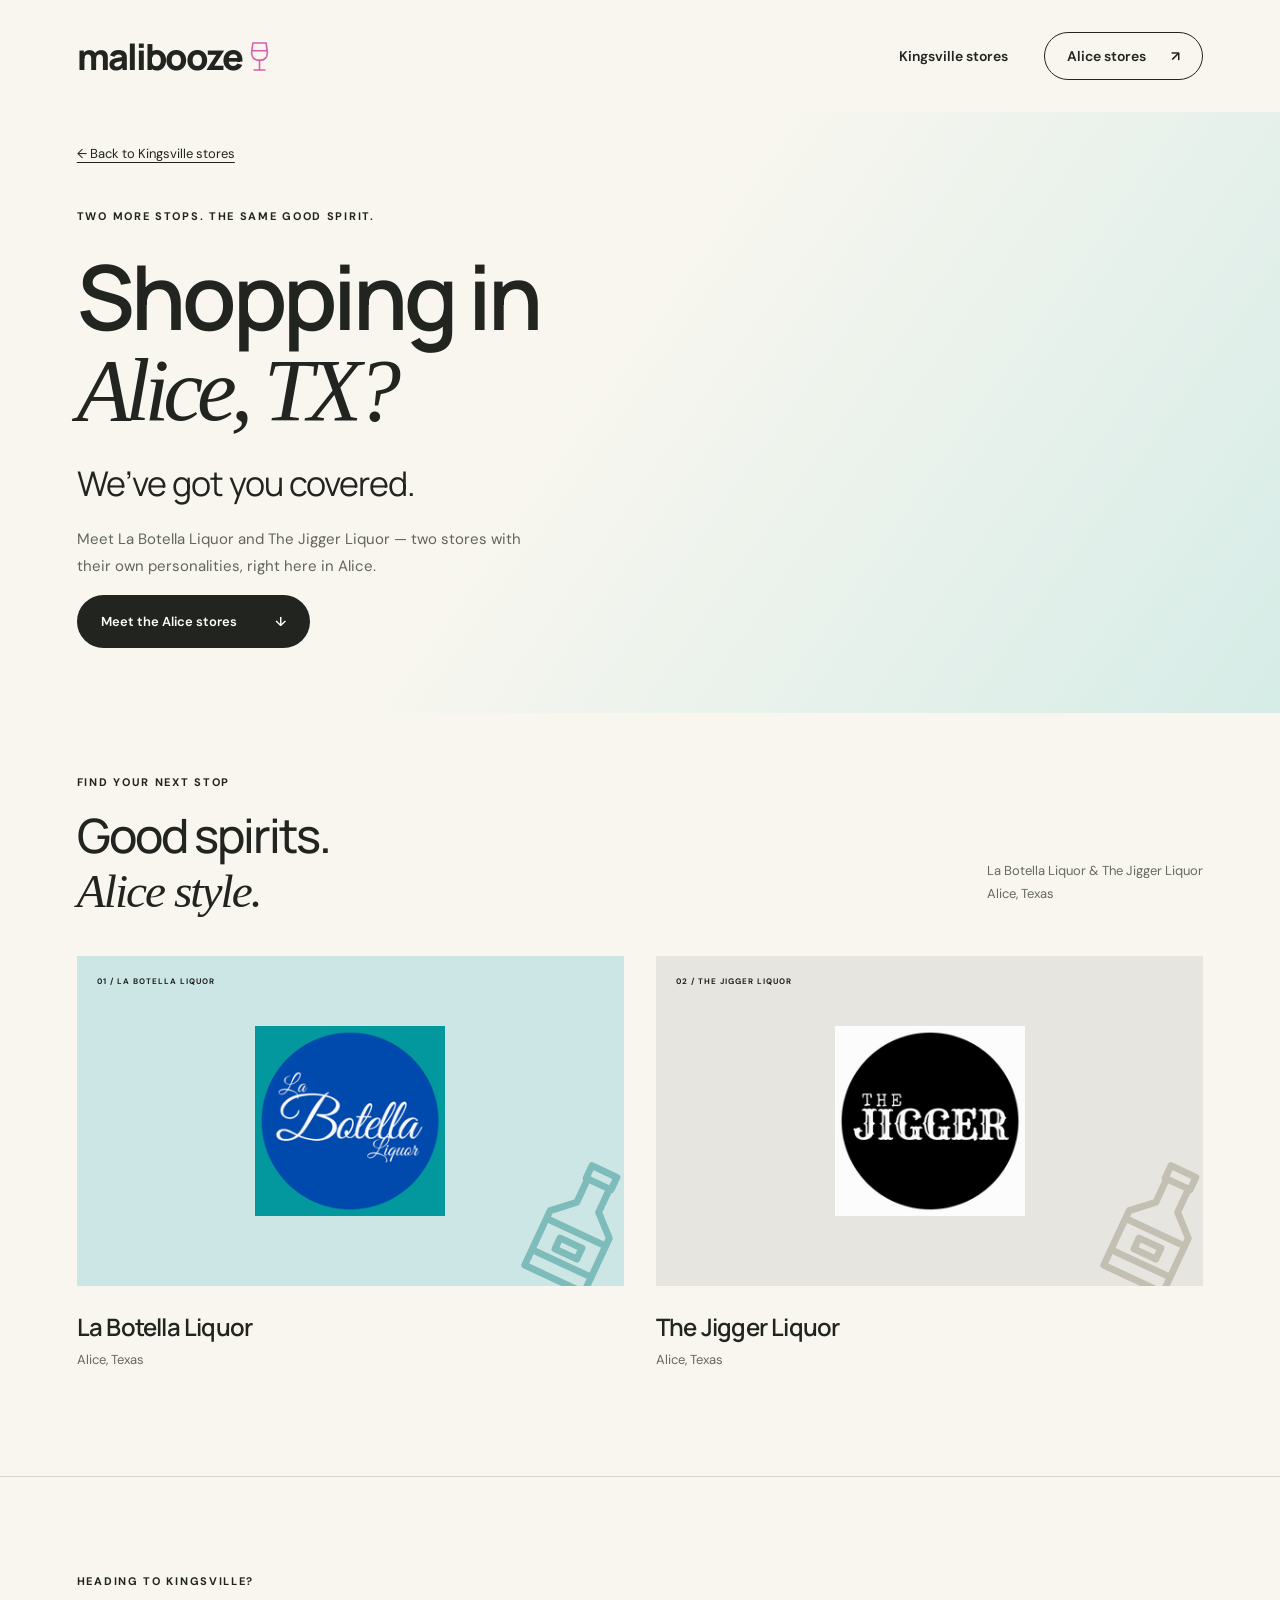
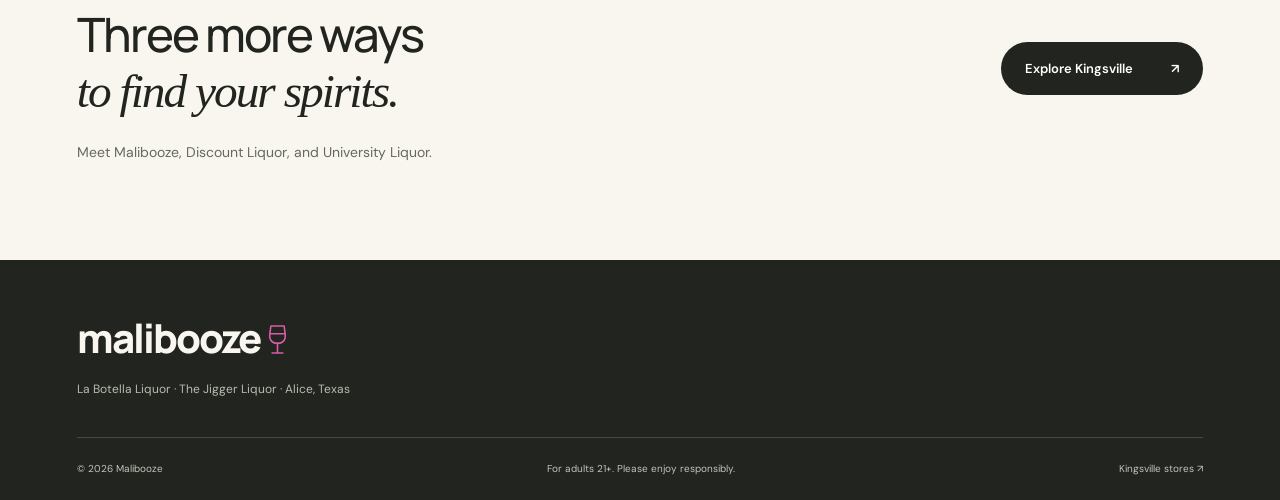
==== alice.html @ a1987d5b "added the alice locations" ====
<!doctype html>
<html lang="en">
  <!-- #region Page metadata -->
  <!-- MARK: Alice page metadata -->
  <head>
    <meta charset="UTF-8">
    <meta name="viewport" content="width=device-width, initial-scale=1">
    <meta name="theme-color" content="#009b9f">
    <meta name="description" content="Shopping in Alice, TX? Meet La Botella Liquor and The Jigger Liquor, our two Alice stores.">
    <title>Alice, TX stores · Malibooze</title>
    <link rel="stylesheet" href="style.css">
    <script src="alice.js" defer></script>
  </head>
  <!-- #endregion -->
  <body class="alice-page">
    <!-- #region Header -->
    <!-- MARK: Header and Kingsville navigation -->
    <header class="header">
      <a class="wordmark" href="index.html" aria-label="Malibooze home">malibooze<span class="drink-icon wine-icon" aria-hidden="true"></span></a>
      <nav aria-label="Main navigation">
        <a href="index.html#stores">Kingsville stores</a>
        <a class="nav-button" href="#alice-stores">Alice stores <span>↗</span></a>
      </nav>
    </header>
    <!-- #endregion -->
    <main>
      <!-- #region Alice introduction -->
      <!-- MARK: Shopping in Alice -->
      <section class="alice-intro section" aria-labelledby="alice-title">
        <a class="alice-back" href="index.html">← Back to Kingsville stores</a>
        <p class="eyebrow">TWO MORE STOPS. THE SAME GOOD SPIRIT.</p>
        <h1 id="alice-title">Shopping in<br><em>Alice, TX?</em></h1>
        <p class="alice-tagline">We’ve got you covered.</p>
        <p class="intro">Meet La Botella Liquor and The Jigger Liquor — two stores with their own personalities, right here in Alice.</p>
        <a class="button dark" href="#alice-stores">Meet the Alice stores <span>↓</span></a>
      </section>
      <!-- #endregion -->
      <!-- #region Alice stores -->
      <!-- MARK: Alice store cards -->
      <section class="section alice-stores" id="alice-stores" aria-labelledby="alice-stores-title">
        <div class="section-heading">
          <div>
            <p class="eyebrow">FIND YOUR NEXT STOP</p>
            <h2 id="alice-stores-title">Good spirits.<br><em>Alice style.</em></h2>
          </div>
          <p>La Botella Liquor &amp; The Jigger Liquor<br>Alice, Texas</p>
        </div>
        <div class="store-grid alice-grid">
          <!-- MARK: La Botella Liquor -->
          <article class="store-card botella">
            <div class="store-visual">
              <span class="store-number">01 / LA BOTELLA LIQUOR</span>
              <img src="laBotellaLiquorLogo.png" alt="La Botella Liquor logo" loading="lazy">
              <span class="store-drink drink-icon bottle-icon" aria-hidden="true"></span>
            </div>
            <div class="store-info">
              <h3>La Botella Liquor</h3>
              <p>Alice, Texas</p>
              <!-- Add the supplied Facebook page here once its URL is available. -->
            </div>
          </article>
          <!-- MARK: The Jigger Liquor -->
          <article class="store-card jigger">
            <div class="store-visual">
              <span class="store-number">02 / THE JIGGER LIQUOR</span>
              <img src="theJiggerLogo.png" alt="The Jigger Liquor logo" loading="lazy">
              <span class="store-drink drink-icon bottle-icon" aria-hidden="true"></span>
            </div>
            <div class="store-info">
              <h3>The Jigger Liquor</h3>
              <p>Alice, Texas</p>
              <!-- Add the supplied Facebook page here once its URL is available. -->
            </div>
          </article>
        </div>
      </section>
      <!-- #endregion -->
      <!-- #region Kingsville return link -->
      <!-- MARK: Kingsville stores -->
      <section class="section city-callout" aria-labelledby="kingsville-title">
        <div>
          <p class="eyebrow">HEADING TO KINGSVILLE?</p>
          <h2 id="kingsville-title">Three more ways<br><em>to find your spirits.</em></h2>
          <p>Meet Malibooze, Discount Liquor, and University Liquor.</p>
        </div>
        <a class="button dark" href="index.html#stores">Explore Kingsville <span>↗</span></a>
      </section>
      <!-- #endregion -->
    </main>
    <!-- #region Footer -->
    <!-- MARK: Alice footer -->
    <footer>
      <a class="wordmark" href="index.html">malibooze<span class="drink-icon wine-icon" aria-hidden="true"></span></a>
      <p>La Botella Liquor · The Jigger Liquor · Alice, Texas</p>
      <div class="footer-bottom">
        <span>© <span id="year">2026</span> Malibooze</span>
        <span>For adults 21+. Please enjoy responsibly.</span>
        <a href="index.html">Kingsville stores ↗</a>
      </div>
    </footer>
    <!-- #endregion -->
  </body>
</html>
---- style.css ----
@import url('https://fonts.googleapis.com/css2?family=DM+Sans:wght@400;500;600;700&family=Manrope:wght@400;500;600;700;800&display=swap');


/* #region Theme and base styles */
/* MARK: Theme and base styles */
:root{--ink:#21241f;--paper:#f8f6ef;--pink:#f1a8d0;--line:#d7d8cc}*{box-sizing:border-box}html{scroll-behavior:smooth;scroll-padding-top:30px}body{margin:0;background:var(--paper);color:var(--ink);font-family:'DM Sans',sans-serif}a{color:inherit;text-decoration:none}button,a{-webkit-tap-highlight-color:transparent}a:focus-visible{outline:3px solid #bb2383;outline-offset:6px} 

/* #endregion */
/* #region Header and navigation */
/* MARK: Header and navigation */
.header{height:112px;display:flex;align-items:center;justify-content:space-between;max-width:1440px;margin:auto;padding:0 6%}.wordmark{font-family:'Manrope',sans-serif;font-size:36px;font-weight:800;letter-spacing:-2px}.wordmark span{color:#d95ca8;display:inline-block;margin-left:5px;font-size:36px}nav{display:flex;align-items:center;gap:36px;font-size:14px;font-weight:600}.nav-button{border:1px solid var(--ink);padding:14px 22px;border-radius:30px}.nav-button span{margin-left:22px}

/* #endregion */
/* #region Hero and mascot */
/* MARK: Hero and mascot */
.hero{max-width:1440px;margin:0 auto;padding:26px 6% 72px;display:grid;grid-template-columns:1fr 1fr;gap:6%;align-items:center}.eyebrow{font-size:11px;letter-spacing:1.7px;font-weight:700;line-height:1.8}.eyebrow>span{width:7px;height:7px;background:#da62aa;border-radius:50%;display:inline-block;margin-right:8px}h1,h2,h3,p{margin-top:0}h1{font-family:'Manrope',sans-serif;font-size:clamp(72px,7.7vw,112px);line-height:1.01;font-weight:600;letter-spacing:-7px;margin:24px 0}em{font-family:Georgia,serif;font-weight:400}h1 em{letter-spacing:-6px}.period{color:#d760a9}.intro{max-width:370px;font-size:15px;line-height:1.8;color:#62655d}.button{display:inline-flex;align-items:center;gap:38px;padding:18px 24px;border-radius:32px;font-size:13px;font-weight:600}.dark{background:var(--ink);color:white}.button:hover{background:#4b5145}.hero-note{margin-top:40px;display:flex;gap:14px;align-items:center;font-size:10px;letter-spacing:.5px;color:#74776b}.hero-note>span{font-size:22px}.hero-art{background:var(--pink);aspect-ratio:.88;position:relative;border-radius:200px 200px 6px 6px;overflow:hidden;display:flex;align-items:center;justify-content:center}.art-top{position:absolute;top:11%;font-size:9px;letter-spacing:2.4px;font-weight:700}.mascot{position:relative;width:61%;aspect-ratio:1;border:1px solid var(--ink);padding:12px;border-radius:50%;background:#fff9f0;transform:rotate(-9deg);box-shadow:10px 13px 0 #242820}.mascot img{width:100%;height:100%;border-radius:50%;display:block}.orbit{position:absolute;border:1px solid #bc719f;border-radius:50%;width:132%;height:45%;transform:rotate(-42deg)}.orbit-two{transform:rotate(42deg)}.hero-drink{position:absolute;font-size:78px;z-index:2}.hero-drink-one{top:18%;right:9%}.hero-drink-two{bottom:19%;left:9%;font-size:55px}.art-label{position:absolute;font-size:11px;line-height:1.4;letter-spacing:1px;font-weight:800;z-index:3}.label-one{left:7%;top:33%;transform:rotate(-12deg)}.label-two{right:6%;bottom:22%;transform:rotate(8deg)}.art-bottom{position:absolute;bottom:25px;left:30px;right:30px;display:flex;justify-content:space-between;align-items:center;font-size:9px;letter-spacing:1.4px}.art-bottom span+span{font-size:25px}

/* #endregion */
/* #region Ticker */
/* MARK: Ticker */
.ticker{display:flex;gap:36px;white-space:nowrap;overflow:hidden;padding:20px 0;background:var(--ink);color:#f1b3d6;font-size:20px;align-items:center;justify-content:center}.ticker span{font-size:12px;font-weight:700;letter-spacing:2px}

/* #endregion */
/* #region Sections and store cards */
/* MARK: Sections and store cards */
.section{max-width:1440px;padding:95px 6%;margin:auto}.section-heading{display:flex;align-items:end;justify-content:space-between;margin-bottom:38px;gap:24px}h2{font-family:'Manrope',sans-serif;font-size:clamp(35px,3.7vw,53px);line-height:1.15;letter-spacing:-2px;font-weight:500;margin:15px 0 0}.section-heading>p{font-size:13px;line-height:1.8;color:#65695e}.store-grid{display:grid;grid-template-columns:repeat(3,1fr);gap:24px}.store-visual{height:275px;position:relative;display:flex;align-items:center;justify-content:center;overflow:hidden}.malibu .store-visual{background:#ecd8e5}.discount .store-visual{background:#dae0ee}.university .store-visual{background:#ece8c9}.store-number{position:absolute;top:20px;left:20px;font-size:8px;font-weight:700;letter-spacing:1px}.store-visual img{width:145px;height:145px;object-fit:contain;border-radius:50%;position:relative;z-index:1;transition:transform .3s}.discount img,.university img{border-radius:12px}.store-card:hover img{transform:rotate(-5deg) scale(1.04)}.store-drink{font-size:170px;position:absolute;right:-34px;bottom:-60px;color:#d3a5c4}.discount .store-drink{color:#b4c3e4}.university .store-drink{color:#dbd18d}.store-info{padding:24px 0 0}h3{font-family:'Manrope',sans-serif;font-size:24px;font-weight:600;letter-spacing:-.8px;margin-bottom:8px}.store-info p{color:#65695e;font-size:13px}.store-link{padding:18px 0 12px;border-bottom:1px solid var(--line);display:flex;justify-content:space-between;font-size:12px;font-weight:700}.store-link:hover,.text-link:hover{color:#a02c75}

/* #endregion */
/* #region Good spirits feature */
/* MARK: Good spirits feature */
.spirit-section{display:grid;grid-template-columns:1fr 1fr;gap:10%;align-items:center;padding-top:20px}.spirit-art{height:450px;background:#e4e8d9;position:relative;overflow:hidden;display:flex;flex-direction:column;align-items:center;justify-content:end;padding-bottom:36px}.spirit-art p{text-align:center;font-size:12px;letter-spacing:2px;line-height:1.5;z-index:1;margin:22px 0 0}.spirit-art em{font-size:38px;letter-spacing:-1px}.background-bottle{font-size:340px;position:absolute;top:-85px;left:-60px;color:#ccd4bb;transform:rotate(15deg)}.small-wine{font-size:80px;position:absolute;right:35px;top:40px}.glass{width:175px;height:180px;position:relative;margin-bottom:15px;transform:rotate(12deg)}.glass:before{content:'';position:absolute;top:0;width:175px;height:100px;background:var(--ink);clip-path:polygon(0 0,100% 0,51% 100%)}.liquid{position:absolute;top:5px;left:9px;width:157px;height:84px;background:#eda1cb;clip-path:polygon(0 0,100% 0,50% 100%);z-index:1}.glass:after{content:'';position:absolute;top:94px;left:85px;width:5px;height:83px;background:var(--ink);box-shadow:0 0 0 var(--ink)}.olive{width:80px;height:4px;background:var(--ink);position:absolute;top:176px;left:48px}.olive:after{content:'';height:22px;width:22px;border:5px solid var(--ink);background:#b6c57c;border-radius:50%;position:absolute;top:-166px;left:48px;z-index:2}.spirit-copy>p:not(.eyebrow){font-size:14px;line-height:1.9;color:#65695e;max-width:360px;margin:25px 0}.text-link{font-size:12px;font-weight:700;display:inline-flex;gap:50px;border-bottom:1px solid var(--ink);padding:15px 0}

/* #endregion */
/* #region Facebook updates */
/* MARK: Facebook updates */
.updates{border-top:1px solid var(--line);display:grid;grid-template-columns:1fr 1fr;gap:10%;align-items:center}.updates>div>p:not(.eyebrow){font-size:14px;color:#65695e;line-height:1.8;margin-top:24px;max-width:355px}.updates-list{border-top:1px solid var(--line);border-bottom:1px solid var(--line);padding:25px 0}.setup-note{font-weight:600;font-size:16px}.setup-detail{color:#65695e;font-size:13px;line-height:1.8;max-width:330px}.social-row{display:flex;justify-content:space-between;padding:20px 0;border-bottom:1px solid var(--line)}.social-row:last-child{border:0}

/* #endregion */
/* #region Footer */
/* MARK: Footer */
footer{background:var(--ink);color:var(--paper);padding:50px 6% 25px}footer>.wordmark{font-size:40px}footer>p{font-size:12px;color:#b8bdaf;margin:16px 0 40px}.footer-bottom{display:flex;justify-content:space-between;gap:20px;padding-top:24px;border-top:1px solid #454a40;font-size:10px;color:#c1c6b9}

/* #endregion */
/* #region Wide screens */
/* MARK: Wide screens */
@media(min-width:1500px){footer{padding-left:calc((100vw - 1267px)/2);padding-right:calc((100vw - 1267px)/2)}}

/* #endregion */
/* #region Tablet layout */
/* MARK: Tablet layout */
@media(max-width:800px){.header{height:90px}.wordmark{font-size:28px}nav{gap:20px}nav>a:not(.nav-button){display:none}.nav-button{padding:12px 16px;font-size:12px}.hero{gap:30px;padding-top:20px}.hero h1{font-size:72px;letter-spacing:-5px}.intro{font-size:13px}.hero-art{aspect-ratio:.7}.art-label{font-size:8px}.art-top{font-size:7px;letter-spacing:1px}.art-bottom{font-size:7px;left:18px;right:18px}.hero-drink-one{font-size:50px}.hero-drink-two{font-size:40px}.section{padding-top:65px;padding-bottom:65px}.store-grid{gap:16px}.store-visual{height:220px}.store-visual img{width:115px;height:115px}.store-number{font-size:6px;left:12px}h3{font-size:20px}.spirit-art{height:400px}.section-heading>p{max-width:210px}.spirit-section{gap:6%}}

/* #endregion */
/* #region Mobile layout */
/* MARK: Mobile layout */
@media(max-width:560px){.hero{grid-template-columns:1fr;padding-bottom:40px;gap:40px}.hero h1{font-size:84px;letter-spacing:-5px}.hero-copy{position:relative}.intro{max-width:320px;font-size:14px}.hero-note{margin-top:25px}.hero-art{aspect-ratio:1;max-height:440px;border-radius:180px 180px 4px 4px}.art-label{font-size:10px}.art-top{font-size:8px}.hero-art .mascot{width:57%}.section-heading{display:block}.section-heading>p{margin-top:22px;max-width:none}.store-grid{grid-template-columns:1fr;gap:32px}.store-visual{height:300px}.store-visual img{width:165px;height:165px}.store-number{font-size:8px;left:20px}.store-info{padding-top:18px}h3{font-size:26px}.spirit-section,.updates{grid-template-columns:1fr;gap:35px}.spirit-art{height:380px}.spirit-copy h2{font-size:39px}.updates{padding-top:50px}.footer-bottom{flex-wrap:wrap;line-height:1.8}.footer-bottom span:nth-child(2){order:3;width:100%}footer>.wordmark{font-size:34px}.section h2{letter-spacing:-1.5px}.ticker{gap:24px}}

/* #endregion */
/* #region Reduced motion */
/* MARK: Reduced motion */
@media(prefers-reduced-motion:reduce){html{scroll-behavior:auto}*{transition:none!important}}

/* #endregion */
/* #region Store contact details */
/* MARK: Store contact details */
.store-address{font-style:normal;font-size:14px;line-height:1.8;margin:20px 0 10px;color:#555b4e;overflow-wrap:anywhere}.store-phone{display:inline-block;font-size:14px;font-weight:600;padding:6px 0;margin-bottom:16px}.store-phone:hover{text-decoration:underline}.directions-link{display:flex;align-items:center;justify-content:space-between;gap:16px;background:var(--ink);color:var(--paper);padding:15px 18px;border-radius:4px;font-size:13px;font-weight:600}.directions-link:hover{background:#4b5145}

/* #endregion */
/* #region Wine and spirits icons */
/* MARK: Wine and spirits icons */
/* Masks use the element color, keeping the illustrations consistent with each store. */
.drink-icon {
  display: inline-block;
  width: 24px;
  height: 30px;
  flex-shrink: 0;
  background-color: currentColor;
  -webkit-mask: var(--drink-art) center / contain no-repeat;
  mask: var(--drink-art) center / contain no-repeat;
}
.wine-icon { --drink-art: url('wine-glass.svg'); }
.bottle-icon { --drink-art: url('spirits-bottle.svg'); }
.wordmark .drink-icon { width: 25px; height: 33px; vertical-align: -3px; }
.hero-drink { position: absolute; z-index: 2; }
.hero-drink-one { width: 54px; height: 70px; transform: rotate(14deg); }
.hero-drink-two { width: 40px; height: 64px; transform: rotate(-18deg); }
.art-bottom .drink-icon { width: 20px; height: 25px; }
.ticker .drink-icon { width: 16px; height: 22px; }
.store-drink { width: 110px; height: 190px; right: -10px; bottom: -35px; transform: rotate(25deg); }
.background-bottle { width: 175px; height: 330px; top: -35px; left: -35px; transform: rotate(-20deg); }
.small-wine { width: 50px; height: 75px; right: 30px; top: 35px; transform: rotate(15deg); }
@media (max-width: 800px) {
  .hero-drink-one { width: 36px; height: 50px; }
  .hero-drink-two { width: 30px; height: 45px; }
}
/* #endregion */

/* #region Alice stores and city links */
/* MARK: Alice stores and city links */
.city-callout { display: flex; align-items: center; justify-content: space-between; gap: 32px; border-top: 1px solid var(--line); }
.city-callout p:not(.eyebrow) { color: #65695e; font-size: 14px; line-height: 1.8; margin: 22px 0 0; }
.city-callout .button { flex-shrink: 0; }
.alice-intro { padding-top: 30px; padding-bottom: 65px; background: linear-gradient(125deg, var(--paper) 45%, #d6ece7); }
.alice-back { display: inline-block; margin-bottom: 45px; font-size: 13px; text-decoration: underline; text-underline-offset: 4px; }
.alice-intro h1 { font-size: clamp(60px, 7vw, 100px); letter-spacing: -4px; }
.alice-tagline { font-family: 'Manrope', sans-serif; font-size: clamp(22px, 3vw, 34px); letter-spacing: -1px; margin-bottom: 20px; }
.alice-intro .intro { max-width: 470px; }
.alice-grid { grid-template-columns: repeat(2, minmax(0, 1fr)); gap: 32px; }
.alice-grid .store-visual { height: 330px; }
.alice-grid .store-visual img { width: 190px; height: 190px; border-radius: 0; }
.botella .store-visual { background: #cce6e5; }
.botella .store-drink { color: #7ebcbb; }
.jigger .store-visual { background: #e7e5df; }
.jigger .store-drink { color: #c3bfb3; }
.alice-stores { padding-top: 60px; }
@media (max-width: 560px) {
  .city-callout { flex-direction: column; align-items: flex-start; }
  .alice-grid { grid-template-columns: 1fr; }
  .alice-grid .store-visual { height: 290px; }
  .alice-intro h1 { font-size: 60px; letter-spacing: -3px; }
  .alice-intro { padding-top: 20px; }
  .alice-back { margin-bottom: 35px; }
}
/* #endregion */
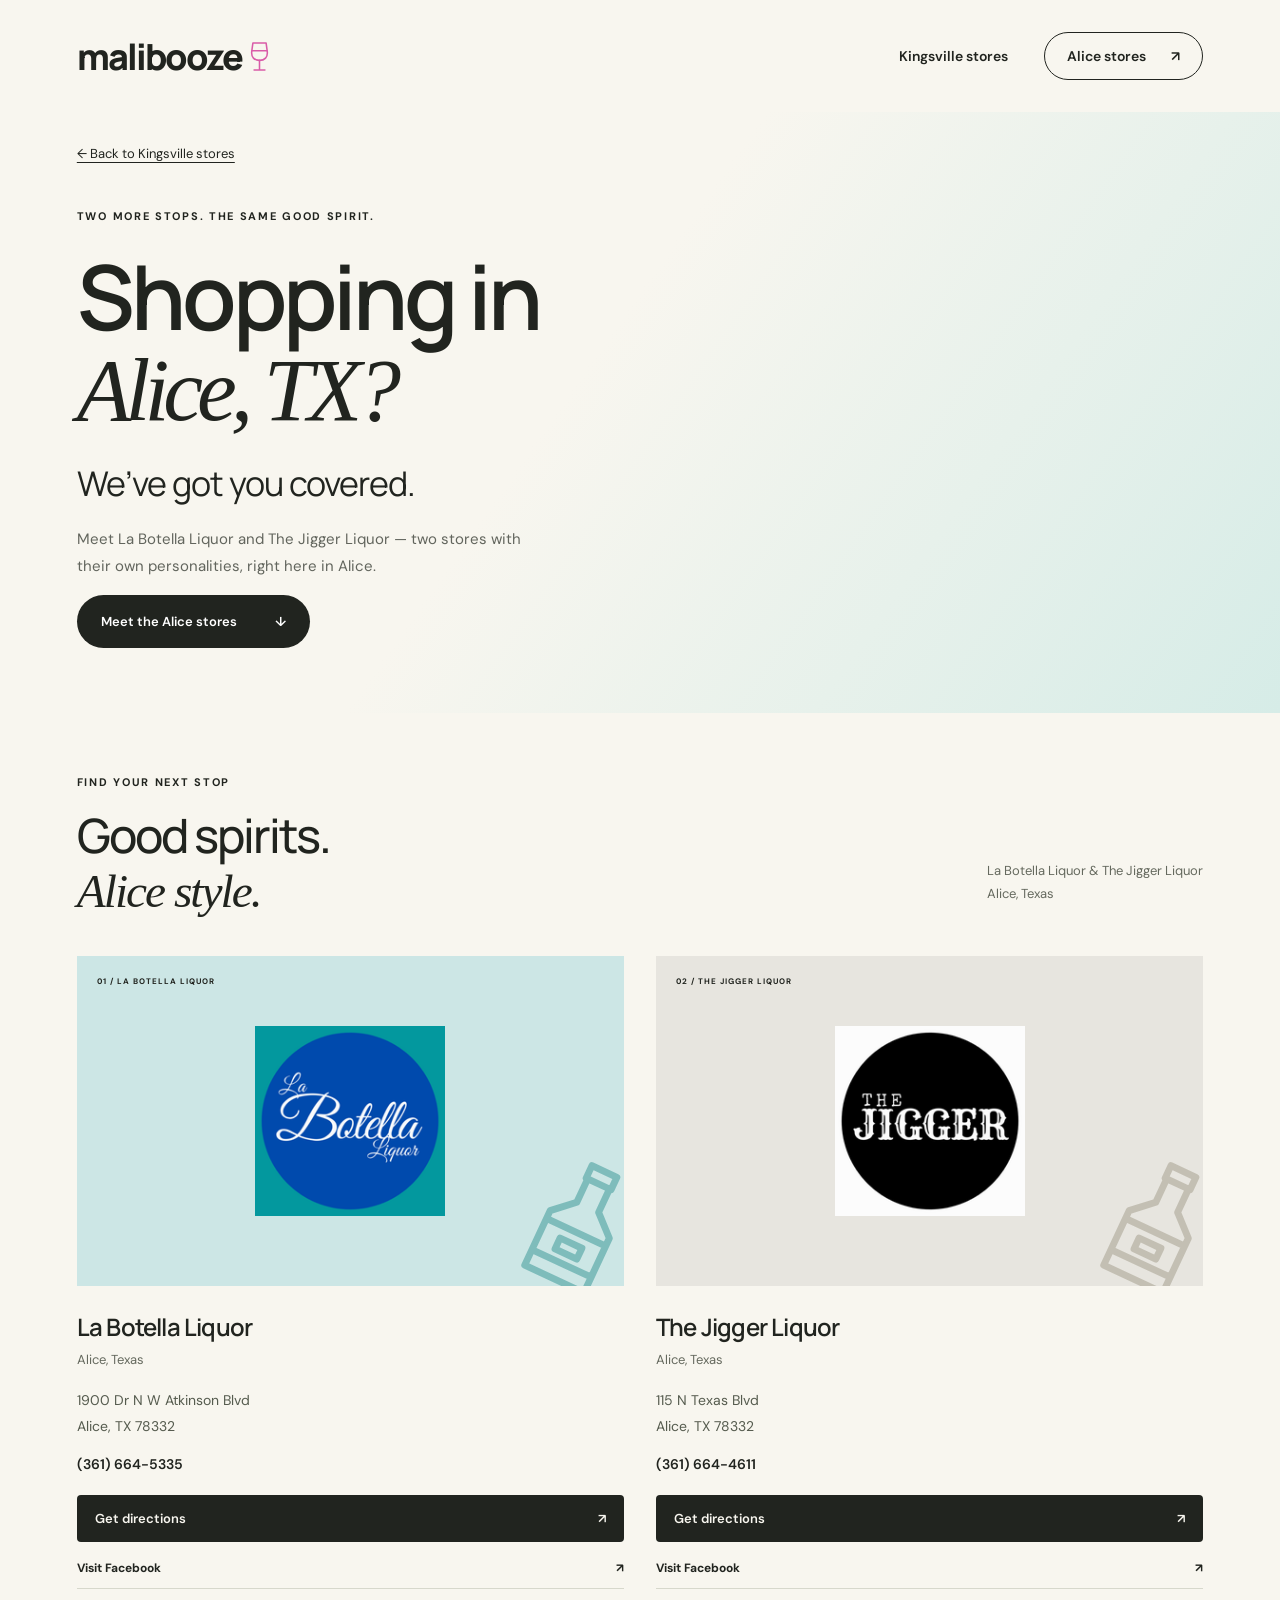
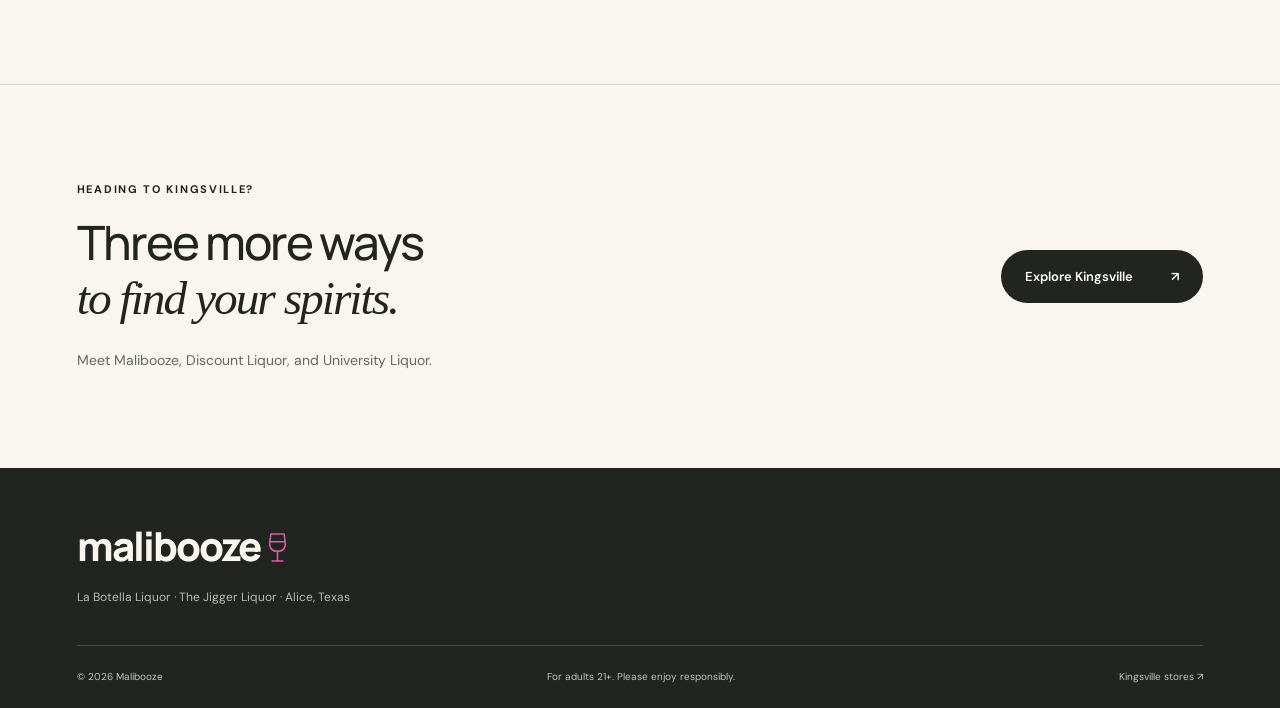
==== commit 2b4ad302: "added the facebook, directions link, and telephone numbers for the alice stores." ====
--- a/alice.html
+++ b/alice.html
@@ -56,7 +56,10 @@
             <div class="store-info">
               <h3>La Botella Liquor</h3>
               <p>Alice, Texas</p>
-              <!-- Add the supplied Facebook page here once its URL is available. -->
+              <address class="store-address">1900 Dr N W Atkinson Blvd<br>Alice, TX 78332</address>
+              <a class="store-phone" href="tel:+13616645335" aria-label="Call La Botella Liquor at (361) 664-5335">(361) 664-5335</a>
+              <a class="directions-link" href="https://www.google.com/maps/dir/?api=1&amp;destination=La+Botella+Liquor%2C+1900+Dr+N+W+Atkinson+Blvd%2C+Alice%2C+TX+78332" target="_blank" rel="noopener noreferrer" aria-label="Get Google Maps directions to La Botella Liquor">Get directions <span aria-hidden="true">↗</span></a>
+              <a class="store-link" href="https://www.facebook.com/labotellatx" target="_blank" rel="noopener noreferrer">Visit Facebook <span aria-hidden="true">↗</span></a>
             </div>
           </article>
           <!-- MARK: The Jigger Liquor -->
@@ -69,7 +72,10 @@
             <div class="store-info">
               <h3>The Jigger Liquor</h3>
               <p>Alice, Texas</p>
-              <!-- Add the supplied Facebook page here once its URL is available. -->
+              <address class="store-address">115 N Texas Blvd<br>Alice, TX 78332</address>
+              <a class="store-phone" href="tel:+13616644611" aria-label="Call The Jigger Liquor at (361) 664-4611">(361) 664-4611</a>
+              <a class="directions-link" href="https://www.google.com/maps/dir/?api=1&amp;destination=The+Jigger+Liquor%2C+115+N+Texas+Blvd%2C+Alice%2C+TX+78332" target="_blank" rel="noopener noreferrer" aria-label="Get Google Maps directions to The Jigger Liquor">Get directions <span aria-hidden="true">↗</span></a>
+              <a class="store-link" href="https://www.facebook.com/thejiggertx" target="_blank" rel="noopener noreferrer">Visit Facebook <span aria-hidden="true">↗</span></a>
             </div>
           </article>
         </div>
